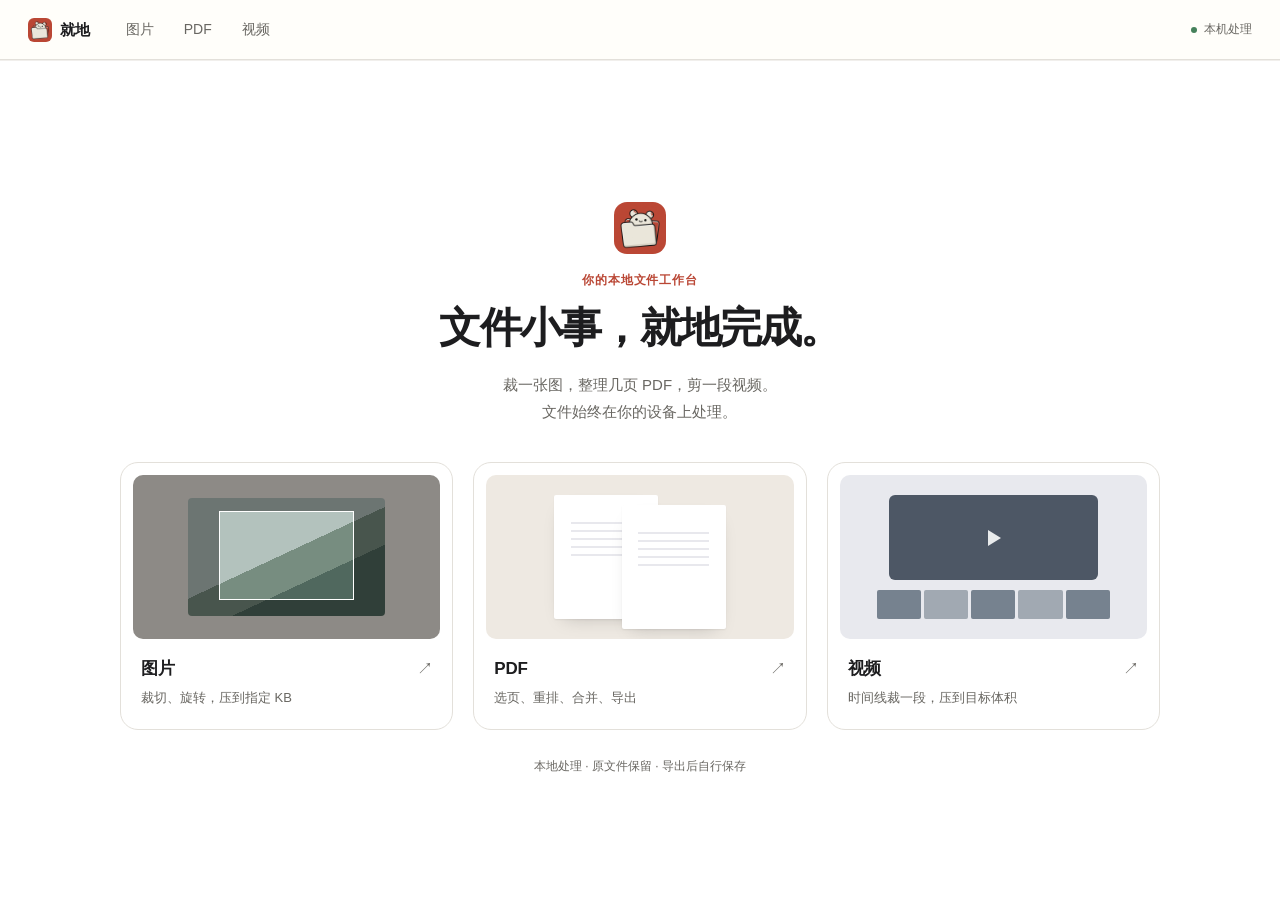
==== index.html @ 66699a20 "Add bilingual showcase, screenshots, and verified runtime source" ====
<!DOCTYPE html>
<html lang="zh-CN">
<head>
<meta charset="utf-8">
<meta name="viewport" content="width=device-width, initial-scale=1, viewport-fit=cover">
<meta name="theme-color" content="#BA4735">
<title>就地</title>
<link rel="icon" href="favicon.png" type="image/png">
<link rel="apple-touch-icon" href="apple-touch-icon.png">
<link rel="stylesheet" href="css/app.css">
</head>
<body>
<div class="app">
  <a class="skip-link" href="#mainContent">跳到主要内容</a>
  <nav class="shell-nav" aria-label="主要导航">
    <a class="brand" href="index.html"><img src="favicon.png" width="24" height="24" alt="">就地</a>
    <div class="nav-links">
      <a href="image.html">图片</a>
      <a href="pdf.html">PDF</a>
      <a href="video.html">视频</a>
    </div>
    <span class="local-badge"><i aria-hidden="true"></i>本机处理</span>
  </nav>
  <main id="mainContent" class="hub-page">
    <header class="hub-hero">
      <img class="hub-mark" src="favicon.png" width="72" height="72" alt="">
      <p class="eyebrow">你的本地文件工作台</p>
      <h1>文件小事，就地完成。</h1>
      <p class="hero-copy">裁一张图，整理几页 PDF，剪一段视频。<br>文件始终在你的设备上处理。</p>
    </header>
    <section class="hub-tools">
      <a class="hub-tool" href="image.html">
        <div class="hub-preview is-image" aria-hidden="true">
          <span class="pv-photo"></span>
          <span class="pv-crop">
            <i class="nw"></i><i class="ne"></i><i class="sw"></i><i class="se"></i>
          </span>
        </div>
        <h2>图片 <span aria-hidden="true">↗</span></h2>
        <p>裁切、旋转，压到指定 KB</p>
      </a>
      <a class="hub-tool" href="pdf.html">
        <div class="hub-preview is-pdf" aria-hidden="true">
          <span class="pv-page a"></span>
          <span class="pv-page b"></span>
        </div>
        <h2>PDF <span aria-hidden="true">↗</span></h2>
        <p>选页、重排、合并、导出</p>
      </a>
      <a class="hub-tool" href="video.html">
        <div class="hub-preview is-video" aria-hidden="true">
          <span class="pv-screen"></span>
          <span class="pv-film"><i></i><i></i><i></i><i></i><i></i></span>
        </div>
        <h2>视频 <span aria-hidden="true">↗</span></h2>
        <p>时间线裁一段，压到目标体积</p>
      </a>
    </section>
    <p class="hub-foot">本地处理 · 原文件保留 · 导出后自行保存</p>
  </main>
</div>
</body>
</html>
---- css/app.css ----
:root {
  --bg: #fff;
  --surface: #fff;
  --fill: #F5F5F7;
  --fill-2: #EBEBED;
  --ink: #1D1D1F;
  --muted: #6E6E73;
  --faint: #8E8E93;
  --line: rgba(0, 0, 0, 0.08);
  --line-2: rgba(0, 0, 0, 0.12);
  --accent: #BA4735;
  --accent-press: #9A3B2C;
  --ok: #248A3D;
  --warn: #C93400;
  --stage-image: #1C1C1E;
  --stage-pdf: #E5E5EA;
  --stage-video: #1C1C1E;
  --radius: 8px;
  --radius-sm: 6px;
  --radius-lg: 12px;
  --nav-h: 52px;
  --console-w: 312px;
  --safe-b: env(safe-area-inset-bottom, 0px);
  --safe-t: env(safe-area-inset-top, 0px);
  --z-nav: 20;
  --z-stage: 3;
}

* { box-sizing: border-box; }
html, body { margin: 0; padding: 0; }
html { -webkit-text-size-adjust: 100%; height: 100%; }
body {
  background: var(--bg);
  color: var(--ink);
  font: 13px/1.47 -apple-system, BlinkMacSystemFont, "SF Pro Text", "PingFang SC",
    "Hiragino Sans GB", "Segoe UI", sans-serif;
  min-height: 100dvh;
  -webkit-font-smoothing: antialiased;
}
button, input, select, textarea { font: inherit; color: inherit; }
button { touch-action: manipulation; }
a { color: inherit; }

.app {
  min-height: 100dvh;
  display: flex;
  flex-direction: column;
}

/* ——— nav ——— */
.shell-nav {
  height: calc(var(--nav-h) + var(--safe-t));
  padding: var(--safe-t) 20px 0;
  display: flex;
  align-items: center;
  gap: 22px;
  background: rgba(255, 255, 255, 0.72);
  -webkit-backdrop-filter: blur(20px) saturate(180%);
  backdrop-filter: blur(20px) saturate(180%);
  box-shadow: 0 0.5px 0 var(--line);
  position: sticky;
  top: 0;
  z-index: var(--z-nav);
}
.brand {
  text-decoration: none;
  font-size: 15px;
  font-weight: 600;
  line-height: 1;
  letter-spacing: -0.01em;
  color: var(--ink);
  display: inline-flex;
  align-items: center;
  gap: 8px;
}
.brand img {
  width: 24px;
  height: 24px;
  border-radius: 6px;
  display: block;
}
.nav-links {
  display: flex;
  gap: 2px;
  flex: 1;
}
.nav-links a {
  text-decoration: none;
  color: var(--muted);
  padding: 6px 11px;
  min-height: 32px;
  display: inline-flex;
  align-items: center;
  font-weight: 500;
  border-radius: 8px;
}
.nav-links a:hover { color: var(--ink); background: rgba(0, 0, 0, 0.04); }
.nav-links a.on { color: var(--ink); background: rgba(0, 0, 0, 0.06); }
.nav-links a:active { background: rgba(0, 0, 0, 0.08); }

/* ——— hub ——— */
.hub-page {
  flex: 1;
  display: flex;
  flex-direction: column;
  align-items: center;
  justify-content: center;
  padding: 28px 32px 52px;
  width: 100%;
}
.hub-hero {
  text-align: center;
  margin-bottom: 32px;
}
.hub-mark {
  width: 64px;
  height: 64px;
  border-radius: 16px;
  display: block;
  margin: 0 auto;
}
.hub-hero h1 {
  margin: 12px 0 0;
  font-size: 26px;
  font-weight: 600;
  letter-spacing: -0.03em;
  line-height: 1.1;
}
.hub-tools {
  display: grid;
  grid-template-columns: repeat(3, minmax(0, 236px));
  gap: 26px;
  width: min(800px, 100%);
}
.hub-tool {
  text-decoration: none;
  color: inherit;
  text-align: center;
  display: block;
  min-width: 0;
}
.hub-preview {
  height: 168px;
  border-radius: 14px;
  margin-bottom: 12px;
  position: relative;
  overflow: hidden;
  transition: transform 120ms ease-out;
}
.hub-tool:hover .hub-preview { transform: scale(0.985); }
.hub-tool:active .hub-preview { transform: scale(0.97); }
.hub-tool h2 {
  margin: 0;
  font-size: 16px;
  font-weight: 600;
  letter-spacing: -0.016em;
  line-height: 1.2;
}
.hub-tool p {
  margin: 5px 0 0;
  color: var(--muted);
  font-size: 13px;
  line-height: 1.4;
  text-wrap: pretty;
}
.hub-preview.is-image { background: #1C1C1E; }
.pv-photo {
  position: absolute;
  left: 18%;
  top: 14%;
  width: 64%;
  height: 72%;
  background: #4A4846;
  border-radius: 4px;
}
.pv-crop {
  position: absolute;
  left: 28%;
  top: 22%;
  width: 44%;
  height: 54%;
  border: 1.5px solid #fff;
  box-shadow: 0 0 0 999px rgba(0, 0, 0, 0.4);
}
.pv-crop i {
  position: absolute;
  width: 8px;
  height: 8px;
  border: 1.5px solid #fff;
}
.pv-crop i.nw { left: -1px; top: -1px; border-right: 0; border-bottom: 0; }
.pv-crop i.ne { right: -1px; top: -1px; border-left: 0; border-bottom: 0; }
.pv-crop i.sw { left: -1px; bottom: -1px; border-right: 0; border-top: 0; }
.pv-crop i.se { right: -1px; bottom: -1px; border-left: 0; border-top: 0; }
.hub-preview.is-pdf { background: #E5E5EA; }
.pv-page {
  position: absolute;
  width: 34%;
  height: 76%;
  background: #fff;
  border-radius: 2px;
  box-shadow: 0 1px 2px rgba(0, 0, 0, 0.06), 0 8px 18px -10px rgba(0, 0, 0, 0.22);
}
.pv-page::before {
  content: "";
  position: absolute;
  left: 16%;
  right: 16%;
  top: 22%;
  height: 1.5px;
  background: #E8E8ED;
  box-shadow: 0 8px 0 #E8E8ED, 0 16px 0 #E8E8ED, 0 24px 0 #E8E8ED, 0 32px 0 #E8E8ED;
}
.pv-page.a { left: 22%; top: 12%; }
.pv-page.b { left: 44%; top: 18%; }
.hub-preview.is-video { background: #1C1C1E; }
.pv-screen {
  position: absolute;
  left: 16%;
  top: 12%;
  width: 68%;
  height: 52%;
  background: #2C2C2E;
  border-radius: 6px;
}
.pv-screen::after {
  content: "";
  position: absolute;
  left: 50%;
  top: 50%;
  width: 0;
  height: 0;
  margin: -7px 0 0 -5px;
  border-style: solid;
  border-width: 8px 0 8px 13px;
  border-color: transparent transparent transparent rgba(255, 255, 255, 0.88);
}
.pv-film {
  position: absolute;
  left: 12%;
  right: 12%;
  bottom: 12%;
  height: 18%;
  display: flex;
  gap: 3px;
}
.pv-film i {
  flex: 1;
  background: #3A3A3C;
  border-radius: 2px;
}

/* ——— empty / drop ——— */
.empty {
  flex: 1;
  display: flex;
  min-height: 0;
  padding: 14px 16px calc(16px + var(--safe-b));
}
.drop {
  flex: 1;
  width: 100%;
  border: 0;
  background: var(--fill);
  border-radius: var(--radius-lg);
  display: flex;
  flex-direction: column;
  align-items: center;
  justify-content: center;
  text-align: center;
  padding: 40px 24px;
  cursor: pointer;
  outline: none;
}
.drop:hover, .drop:focus-visible { filter: brightness(0.985); }
.drop.over { filter: none; box-shadow: inset 0 0 0 1.5px var(--ink); }
.tool-image .drop, .tool-video .drop {
  background: var(--stage-image);
  color: #fff;
}
.tool-image .dz-hint, .tool-video .dz-hint { color: rgba(255, 255, 255, 0.48); }
.tool-pdf .drop { background: var(--stage-pdf); }
.dz-main {
  margin: 0;
  font-size: 22px;
  font-weight: 600;
  letter-spacing: -0.022em;
  line-height: 1.15;
}
.dz-hint { margin: 8px 0 0; color: var(--muted); font-size: 13px; text-wrap: pretty; }
.file-hidden { position: absolute; width: 1px; height: 1px; opacity: 0; pointer-events: none; }

/* ——— studio ——— */
.studio {
  flex: 1;
  display: grid;
  grid-template-columns: 1fr var(--console-w);
  min-height: 0;
}
.stage-col {
  min-width: 0;
  min-height: 0;
  display: flex;
  flex-direction: column;
  padding: 12px 12px 12px 16px;
  gap: 10px;
}
.console {
  border-left: 0.5px solid var(--line);
  background: var(--fill);
  padding: 16px 16px calc(16px + var(--safe-b));
  overflow: auto;
  min-height: 0;
  display: flex;
  flex-direction: column;
}
.stage {
  flex: 1;
  min-height: 360px;
  border-radius: var(--radius-lg);
  position: relative;
  overflow: hidden;
  display: flex;
  align-items: center;
  justify-content: center;
}
.tool-image .stage { background: var(--stage-image); }
.tool-pdf .stage { background: var(--stage-pdf); }
.tool-video .stage { background: var(--stage-video); }

#cropView {
  display: flex;
  align-items: center;
  justify-content: center;
  max-width: 100%;
  max-height: 100%;
}
.stage-inner {
  position: relative;
  line-height: 0;
  max-width: 100%;
  max-height: 100%;
}
.stage-inner canvas,
.stage-inner img,
.stage-inner video {
  display: block;
  max-width: 100%;
  max-height: 100%;
}

/* crop */
.crop {
  position: absolute;
  left: 0; top: 0;
  border: 1.5px solid #fff;
  box-shadow: 0 0 0 9999px rgba(0, 0, 0, 0.46);
  cursor: grab;
  touch-action: none;
}
.crop:active { cursor: grabbing; }
.crop i {
  position: absolute;
  width: 10px;
  height: 10px;
  background: #fff;
  border-radius: 2px;
  box-shadow: 0 0 0 1px rgba(0,0,0,.25);
}
.crop i[data-handle="nw"] { left: -5px; top: -5px; cursor: nwse-resize; }
.crop i[data-handle="ne"] { right: -5px; top: -5px; cursor: nesw-resize; }
.crop i[data-handle="sw"] { left: -5px; bottom: -5px; cursor: nesw-resize; }
.crop i[data-handle="se"] { right: -5px; bottom: -5px; cursor: nwse-resize; }
.crop i[data-handle="n"] { left: 50%; top: -5px; margin-left: -5px; cursor: ns-resize; }
.crop i[data-handle="s"] { left: 50%; bottom: -5px; margin-left: -5px; cursor: ns-resize; }
.crop i[data-handle="w"] { left: -5px; top: 50%; margin-top: -5px; cursor: ew-resize; }
.crop i[data-handle="e"] { right: -5px; top: 50%; margin-top: -5px; cursor: ew-resize; }

.compare-view {
  position: absolute;
  inset: 0;
  overflow: hidden;
  user-select: none;
  touch-action: none;
}
.compare-view > img,
.compare-view .cmp-top img {
  position: absolute;
  left: 0;
  top: 0;
  width: 100%;
  height: 100%;
  object-fit: contain;
  pointer-events: none;
}
.compare-view .cmp-top {
  position: absolute;
  inset: 0 auto 0 0;
  width: 50%;
  overflow: hidden;
}
.compare-view .cmp-top img {
  width: var(--stage-w, 100%);
  height: 100%;
  max-width: none;
}
.compare-view .cmp-bar {
  position: absolute;
  top: 0; bottom: 0;
  left: 50%;
  width: 2px;
  margin-left: -1px;
  background: #fff;
  cursor: ew-resize;
}
.compare-view .cmp-bar::after {
  content: "";
  position: absolute;
  top: 50%;
  left: 50%;
  width: 22px;
  height: 22px;
  margin: -11px 0 0 -11px;
  border: 1.5px solid #fff;
  border-radius: 50%;
  background: rgba(28, 28, 30, 0.55);
}
.cmp-tag {
  position: absolute;
  top: 10px;
  padding: 3px 8px;
  font-size: 11px;
  color: #fff;
  background: rgba(28, 28, 30, 0.5);
  border-radius: 6px;
  pointer-events: none;
}
.cmp-tag.l { left: 10px; }
.cmp-tag.r { right: 10px; }

.stage-tabs {
  position: absolute;
  top: 10px;
  left: 10px;
  display: flex;
  gap: 2px;
  z-index: var(--z-stage);
  padding: 2px;
  background: rgba(28, 28, 30, 0.45);
  border-radius: 9px;
  -webkit-backdrop-filter: blur(12px);
  backdrop-filter: blur(12px);
}
.stage-tabs button {
  appearance: none;
  border: 0;
  background: transparent;
  color: rgba(255, 255, 255, 0.78);
  padding: 5px 10px;
  font-size: 12px;
  font-weight: 500;
  cursor: pointer;
  border-radius: 7px;
}
.stage-tabs button.on { background: #fff; color: var(--ink); }

.batch-strip {
  display: flex;
  gap: 6px;
  overflow-x: auto;
  padding-bottom: 2px;
}
.batch-strip button {
  appearance: none;
  border: 2px solid transparent;
  background: var(--fill-2);
  padding: 0;
  width: 48px;
  height: 48px;
  overflow: hidden;
  flex: none;
  cursor: pointer;
  border-radius: 8px;
}
.batch-strip button img,
.batch-strip button canvas { width: 100%; height: 100%; object-fit: cover; display: block; }
.batch-strip button.on { border-color: var(--ink); }

/* ——— console ——— */
.file-head { margin: 0 0 14px; }
.file-head .name {
  font-weight: 600;
  letter-spacing: -0.01em;
  overflow: hidden;
  text-overflow: ellipsis;
  white-space: nowrap;
}
.file-head .meta {
  color: var(--muted);
  font-size: 12px;
  font-variant-numeric: tabular-nums;
  margin-top: 3px;
}
.lab {
  display: block;
  font-size: 11px;
  color: var(--muted);
  margin: 0 0 6px;
  font-weight: 500;
}
.block { margin-bottom: 16px; }
.chips, .presets {
  display: flex;
  flex-wrap: wrap;
  gap: 2px;
}
.chips button, .presets button {
  appearance: none;
  background: transparent;
  border: 0;
  border-radius: 6px;
  padding: 5px 9px;
  min-height: 28px;
  cursor: pointer;
  font-size: 13px;
  font-weight: 500;
}
.chips button:hover, .presets button:hover { background: rgba(0, 0, 0, 0.05); }
.chips button.on, .presets button.on {
  background: rgba(0, 0, 0, 0.08);
  color: var(--ink);
}
.chips button:active, .presets button:active { transform: scale(0.97); }

.row {
  display: flex;
  align-items: center;
  gap: 8px;
}
.row + .row { margin-top: 8px; }
.row.pair {
  display: grid;
  grid-template-columns: 1fr 1fr;
}

input[type="range"] {
  flex: 1;
  min-width: 80px;
  accent-color: var(--ink);
  height: 22px;
}
input[type="number"], input[type="text"], textarea, select {
  border: 0;
  background: #fff;
  border-radius: var(--radius-sm);
  padding: 8px 10px;
  outline: none;
  min-height: 34px;
  width: 100%;
  box-shadow: inset 0 0 0 0.5px var(--line);
}
input[type="number"]:focus, input[type="text"]:focus, textarea:focus, select:focus {
  box-shadow: inset 0 0 0 1.5px var(--ink);
}
.num-box {
  display: flex;
  align-items: center;
  gap: 6px;
  background: #fff;
  border-radius: var(--radius-sm);
  padding: 0 10px 0 0;
  flex: 1 1 120px;
  min-width: 0;
  box-shadow: inset 0 0 0 0.5px var(--line);
}
.num-box:focus-within { box-shadow: inset 0 0 0 1.5px var(--ink); }
.num-box input {
  width: 4.6em;
  border: 0;
  background: transparent;
  padding: 8px 0 8px 10px;
  text-align: right;
  font-variant-numeric: tabular-nums;
  outline: none;
  min-height: 32px;
  box-shadow: none;
}
.num-box input:focus { box-shadow: none; }
.num-box span { color: var(--muted); font-size: 12px; white-space: nowrap; }

.seg {
  display: flex;
  background: var(--fill-2);
  border-radius: 9px;
  padding: 2px;
  gap: 2px;
}
.seg button {
  appearance: none;
  flex: 1;
  border: 0;
  background: transparent;
  border-radius: 7px;
  min-height: 28px;
  cursor: pointer;
  font-size: 13px;
  font-weight: 500;
  padding: 0 8px;
}
.seg button.on {
  background: #fff;
  color: var(--ink);
  box-shadow: 0 0.5px 1px rgba(0, 0, 0, 0.12), 0 0 0 0.5px rgba(0, 0, 0, 0.04);
}
.seg + .seg, .seg + .actions, .row + .seg { margin-top: 8px; }
.seg.wrap { flex-wrap: wrap; }
.seg.wrap button { flex: 1 1 auto; }
.btn-block { width: 100%; margin-top: 8px; }
.btn-ghost.btn-block { min-height: 32px; }

.dims {
  display: grid;
  grid-template-columns: 1fr auto 1fr;
  gap: 8px;
  align-items: center;
}
.dims .link {
  appearance: none;
  border: 0;
  background: transparent;
  color: var(--muted);
  cursor: pointer;
  padding: 4px;
  min-width: 28px;
  border-radius: 6px;
}
.dims .link:hover { background: rgba(0, 0, 0, 0.05); }
.dims .link.on { color: var(--ink); }

.note, .status, .hint {
  margin: 0 0 8px;
  font-size: 12px;
  color: var(--muted);
  text-wrap: pretty;
}
.status:empty { display: none; margin: 0; }
.status.ok { color: var(--ok); }
.status.warn, .hint.warn { color: var(--warn); }
.warn-box {
  display: none;
  margin: 8px 0 0;
  font-size: 12px;
  color: var(--muted);
}
.warn-box.show { display: block; }

.actions {
  display: flex;
  flex-direction: column;
  gap: 8px;
  margin-top: 8px;
}
.actions.row-actions {
  display: grid;
  grid-template-columns: repeat(2, 1fr);
  flex-direction: unset;
}
.actions.row-actions button {
  min-height: 32px;
  padding: 0 8px;
  font-size: 13px;
}
.actions.row-actions.trio {
  grid-template-columns: 1fr 1fr 1fr;
  margin-top: 8px;
}
.text-row {
  display: flex;
  gap: 2px;
  margin-top: 8px;
}
.text-row button {
  appearance: none;
  flex: 1;
  border: 0;
  background: transparent;
  min-height: 28px;
  padding: 0 6px;
  border-radius: 6px;
  font-weight: 500;
  font-size: 13px;
  cursor: pointer;
  color: var(--ink);
  white-space: nowrap;
}
.text-row button:hover { background: rgba(0, 0, 0, 0.05); }
.text-row button:active { transform: scale(0.97); }
.block > .text-row:first-child { margin-top: 0; }
.console > .actions:last-of-type {
  margin-top: auto;
  position: sticky;
  bottom: 0;
  padding-top: 12px;
  background: var(--fill);
}
.btn, .actions a.btn, .actions button, button.btn {
  appearance: none;
  text-decoration: none;
  display: inline-flex;
  align-items: center;
  justify-content: center;
  min-height: 34px;
  padding: 0 14px;
  border-radius: var(--radius);
  font-weight: 590;
  cursor: pointer;
  border: 0;
  background: #fff;
  color: var(--ink);
  white-space: nowrap;
  box-shadow: 0 0 0 0.5px var(--line);
}
.btn:hover, .actions button:hover, .actions a.btn:hover {
  background: #FAFAFA;
}
.btn:active, .actions button:active, .actions a.btn:active {
  transform: scale(0.97);
  transition: transform 100ms ease-out;
}
.btn[aria-disabled="true"], .btn:disabled, button:disabled {
  opacity: 0.4;
  pointer-events: none;
}
.btn-primary,
.actions button.btn-primary,
.actions a.btn-primary {
  background: var(--accent);
  color: #fff;
  box-shadow: none;
}
.btn-primary:hover,
.actions button.btn-primary:hover,
.actions a.btn-primary:hover {
  background: var(--accent);
  filter: brightness(1.04);
}
.btn-primary:active,
.actions button.btn-primary:active,
.actions a.btn-primary:active {
  background: var(--accent-press);
  filter: none;
}
.btn-ghost, .actions button.btn-ghost {
  appearance: none;
  border: 0;
  background: transparent;
  box-shadow: none;
  cursor: pointer;
}
.btn-ghost:hover, .actions button.btn-ghost:hover { background: rgba(0, 0, 0, 0.05); }
.btn-danger, .actions button.btn-danger {
  color: var(--accent);
  box-shadow: none;
  background: transparent;
}

.result {
  margin: 0 0 8px;
  font-variant-numeric: tabular-nums;
  font-size: 12px;
  color: var(--muted);
}
.result:empty { display: none; }
.result b { font-weight: 600; color: var(--ink); }
.result .delta { color: var(--muted); }
.result .delta.up { color: var(--warn); }

.progress {
  height: 3px;
  background: var(--fill-2);
  overflow: hidden;
  margin: 0 0 12px;
  border-radius: 99px;
}
.progress > i {
  display: block;
  height: 100%;
  width: 100%;
  background: var(--ink);
  transform: scaleX(0);
  transform-origin: left center;
  transition: transform 120ms ease-out;
}

/* ——— pdf ——— */
.work-bar {
  display: flex;
  flex-wrap: wrap;
  align-items: center;
  gap: 2px 8px;
}
.work-bar .file-rail {
  flex: 0 1 auto;
  max-width: 42%;
  min-width: 0;
}
.work-bar .toolbar {
  flex: 1 1 280px;
  margin-left: 4px;
  padding-left: 10px;
  box-shadow: -0.5px 0 0 var(--line);
}
.file-rail {
  display: flex;
  gap: 4px;
  overflow-x: auto;
  padding-bottom: 0;
  align-items: center;
}
.file-chip {
  appearance: none;
  border: 0;
  background: transparent;
  padding: 5px 8px 5px 10px;
  min-height: 28px;
  min-width: 0;
  text-align: left;
  cursor: pointer;
  flex: none;
  display: flex;
  align-items: center;
  gap: 6px;
  border-radius: 6px;
  box-shadow: none;
}
.file-chip:hover { background: rgba(0, 0, 0, 0.04); }
.file-chip.on { background: rgba(0, 0, 0, 0.06); }
.file-chip .n {
  font-weight: 500;
  font-size: 13px;
  max-width: 220px;
  overflow: hidden;
  text-overflow: ellipsis;
  white-space: nowrap;
}
.file-chip .x {
  border: 0;
  background: transparent;
  color: var(--faint);
  cursor: pointer;
  padding: 0 2px;
  min-height: 0;
  line-height: 1;
  box-shadow: none;
  border-radius: 4px;
}
.file-chip .x:hover { color: var(--ink); background: rgba(0, 0, 0, 0.06); }
.file-add {
  appearance: none;
  border: 0;
  background: transparent;
  color: var(--muted);
  min-height: 28px;
  padding: 0 8px;
  font-weight: 500;
  cursor: pointer;
  border-radius: 6px;
  flex: none;
}
.file-add:hover { color: var(--ink); background: rgba(0, 0, 0, 0.04); }
.file-add:active { transform: scale(0.97); }

.toolbar {
  display: flex;
  flex-wrap: wrap;
  gap: 2px 2px;
  align-items: center;
}
.toolbar button {
  appearance: none;
  border: 0;
  background: transparent;
  min-height: 30px;
  padding: 0 10px;
  font-size: 13px;
  font-weight: 500;
  cursor: pointer;
  color: var(--ink);
  border-radius: 8px;
  box-shadow: none;
}
.toolbar button:hover { background: rgba(0, 0, 0, 0.05); }
.toolbar button:active { transform: scale(0.97); }
.toolbar button.btn-danger { color: var(--accent); }
.toolbar .sp { flex: 1; min-width: 8px; }
.selcount {
  color: var(--muted);
  font-size: 12px;
  font-variant-numeric: tabular-nums;
  margin-right: 6px;
  padding-left: 4px;
}

.tool-pdf .pdf-stage {
  overflow: auto;
  display: block;
  padding: 16px 18px 28px;
  align-items: stretch;
  justify-content: stretch;
  background: var(--stage-pdf);
  border-radius: var(--radius-lg);
}
.pages {
  position: relative;
  display: block;
  overflow: visible;
}
.pg {
  appearance: none;
  border: 0;
  background: transparent;
  padding: 0;
  cursor: pointer;
  position: absolute;
  overflow: visible;
  text-align: center;
  display: flex;
  flex-direction: column;
  box-shadow: none;
  border-radius: 0;
}
.pg .sheet {
  display: block;
  width: 100%;
  flex: 1 1 auto;
  min-height: 0;
  background: #fff;
  border-radius: 3px;
  overflow: hidden;
  box-shadow: 0 1px 2px rgba(0, 0, 0, 0.05), 0 5px 14px -8px rgba(0, 0, 0, 0.16);
  position: relative;
}
.pg .sheet canvas,
.pg .sheet img,
.pg canvas,
.pg img {
  width: 100%;
  height: 100%;
  object-fit: contain;
  display: block;
  background: #fff;
}
.pg .num {
  position: static;
  display: block;
  height: 20px;
  line-height: 20px;
  font-size: 11px;
  color: var(--muted);
  font-variant-numeric: tabular-nums;
  background: none;
  padding: 0;
  border-radius: 0;
  pointer-events: none;
  flex: none;
}
.pg.on .sheet {
  box-shadow: 0 0 0 2px var(--ink), 0 5px 14px -8px rgba(0, 0, 0, 0.16);
}
.pg.in-range .sheet {
  box-shadow: 0 0 0 1.5px var(--ink), 0 5px 14px -8px rgba(0, 0, 0, 0.16);
}
.pg.in-range .num { color: var(--ink); }
.pg.on.in-range .sheet {
  box-shadow: 0 0 0 2px var(--ink), 0 5px 14px -8px rgba(0, 0, 0, 0.16);
}
.pg.ghost { opacity: 0.4; }
.range-row {
  display: grid;
  grid-template-columns: 1fr 1fr;
  gap: 8px;
}
.range-row label {
  display: flex;
  align-items: center;
  gap: 8px;
  color: var(--muted);
  font-size: 13px;
}
.range-row input { flex: 1; min-width: 0; }
.range-row input[type="number"] {
  -moz-appearance: textfield;
  appearance: textfield;
}
.range-row input[type="number"]::-webkit-inner-spin-button,
.range-row input[type="number"]::-webkit-outer-spin-button {
  -webkit-appearance: none;
  margin: 0;
}
.skip-in { margin-top: 8px; }
.pg .ph {
  display: block;
  width: 100%;
  height: 100%;
  background: #fff;
}

/* ——— video ——— */
video.preview {
  width: 100%;
  height: 100%;
  object-fit: contain;
  background: #1C1C1E;
  display: block;
}
.film {
  position: relative;
  height: 56px;
  overflow: hidden;
  background: #2C2C2E;
  user-select: none;
  touch-action: none;
  flex: none;
  border-radius: 8px;
}
.film-shots {
  display: flex;
  height: 100%;
}
.film-shots canvas {
  flex: 1;
  height: 100%;
  min-width: 0;
  object-fit: cover;
}
.film-shade {
  position: absolute;
  top: 0; bottom: 0;
  background: rgba(0, 0, 0, 0.55);
  pointer-events: none;
}
.film-shade.l { left: 0; }
.film-shade.r { right: 0; }
.film-sel {
  position: absolute;
  top: 0; bottom: 0;
  border: 2px solid #fff;
  pointer-events: none;
  border-radius: 2px;
}
.film-h {
  position: absolute;
  top: 0; bottom: 0;
  width: 14px;
  margin-left: -7px;
  cursor: ew-resize;
  touch-action: none;
}
.film-h::after {
  content: "";
  position: absolute;
  top: 12px; bottom: 12px;
  left: 5px;
  width: 4px;
  background: #fff;
  border-radius: 2px;
}
.times {
  display: flex;
  justify-content: space-between;
  color: var(--muted);
  font-size: 12px;
  font-variant-numeric: tabular-nums;
}

.list {
  list-style: none;
  margin: 0 0 12px;
  padding: 0;
}
.list li {
  display: flex;
  align-items: center;
  gap: 8px;
  padding: 8px 0;
  box-shadow: 0 0.5px 0 var(--line);
}
.list li:last-child { box-shadow: none; }
.list .name {
  flex: 1;
  min-width: 0;
  overflow: hidden;
  text-overflow: ellipsis;
  white-space: nowrap;
  font-size: 13px;
}

.hidden { display: none !important; }

@media (max-width: 860px) {
  .hub-tools { grid-template-columns: 1fr; max-width: 300px; }
  .hub-preview { height: 148px; }
  .studio {
    grid-template-columns: 1fr;
    grid-template-rows: minmax(280px, 48vh) auto;
  }
  .stage-col { padding: 10px; }
  .console {
    border-left: 0;
    box-shadow: 0 -0.5px 0 var(--line);
  }
  .stage { min-height: 240px; }
}
@media (max-width: 640px) {
  .shell-nav { padding-left: 14px; padding-right: 14px; gap: 10px; }
  .hub-page { padding: 28px 16px 32px; }
}

@media (prefers-reduced-motion: reduce) {
  .btn:active, .actions button:active, .chips button:active,
  .presets button:active, .toolbar button:active,
  .hub-tool:hover .hub-preview, .hub-tool:active .hub-preview { transform: none; }
  .progress > i { transition: none; }
}
@media (prefers-reduced-transparency: reduce) {
  .shell-nav, .stage-tabs {
    -webkit-backdrop-filter: none;
    backdrop-filter: none;
  }
  .shell-nav { background: #fff; }
  .stage-tabs { background: rgba(28, 28, 30, 0.88); }
}

/* Workspace refinement: readable controls, predictable canvas, clear entry points. */
:root { --console-w: 336px; --fill: #f6f6f5; --accent-soft: #f5e8e4; }
body { font-size: 14px; }
.shell-nav { flex: none; height: calc(60px + var(--safe-t)); padding-left: 28px; padding-right: 28px; }
.nav-links a { min-height: 36px; padding: 7px 14px; }
.nav-links a.on { background: var(--accent-soft); color: var(--accent-press); }
.local-badge { color: var(--muted); font-size: 12px; display: inline-flex; align-items: center; gap: 7px; white-space: nowrap; }
.local-badge i { width: 6px; height: 6px; border-radius: 50%; background: #46815b; }
.skip-link { position: fixed; top: -80px; left: 16px; z-index: 100; background: var(--ink); color: white; padding: 12px 16px; border-radius: 8px; }
.skip-link:focus { top: 8px; }
:where(a, button, input, select, [tabindex]):focus-visible { outline: 2px solid var(--accent); outline-offset: 3px; }
button:disabled { cursor: default; opacity: .45; }
.hub-page { max-width: 1120px; margin: auto; padding: 54px 40px 36px; }
.hub-hero { margin-bottom: 36px; }
.hub-mark { width: 52px; height: 52px; border-radius: 13px; }
.eyebrow { margin: 18px 0 12px; color: var(--accent); font-size: 12px; font-weight: 600; letter-spacing: .08em; }
.hub-hero h1 { font-size: clamp(28px, 3.7vw, 42px); font-weight: 650; letter-spacing: -.045em; line-height: 1.25; margin: 0; }
.hero-copy { color: var(--muted); line-height: 1.85; margin: 16px 0 0; font-size: 15px; }
.hub-tools { grid-template-columns: repeat(3, minmax(0, 1fr)); gap: 20px; width: 100%; }
.hub-tool { text-align: left; padding: 12px 12px 20px; border: 1px solid var(--line); border-radius: 18px; background: var(--surface); transition: border-color 160ms, box-shadow 160ms; }
.hub-tool:hover { border-color: #cbb6af; box-shadow: 0 8px 28px -18px #67433855; }
.hub-preview { height: 164px; border-radius: 10px; margin-bottom: 20px; }
.hub-tool h2 { font-size: 17px; margin: 0 8px; display: flex; justify-content: space-between; }
.hub-tool h2 span { font-size: 16px; color: var(--muted); font-weight: 400; }
.hub-tool p { margin: 8px 8px 0; line-height: 1.65; font-size: 13px; }
.hub-foot { color: var(--muted); font-size: 12px; margin: 28px 0 0; text-align: center; }
.hub-preview.is-image { background: #eae5df; }
.pv-photo { background: linear-gradient(155deg, #b3c2bd 0%, #b3c2bd 48%, #778d80 48%, #778d80 66%, #50685e 66%); }
.hub-preview.is-pdf { background: #eee9e2; }
.hub-preview.is-video { background: #e8e9ee; }
.pv-screen { background: #4d5765; }
.pv-film i { background: #76828f; }
.pv-film i:nth-child(even) { background: #a1a9b2; }
.tool-main { display: flex; flex-direction: column; flex: 1; min-height: 0; }
.tool-heading { display: flex; align-items: center; justify-content: space-between; padding: 20px 24px 16px; gap: 16px; flex: none; }
.tool-heading h1 { font-size: 20px; letter-spacing: -.025em; margin: 0 0 4px; }
.tool-heading p { color: var(--muted); font-size: 12px; margin: 0; }
.shortcut-hint { color: var(--muted); font-size: 12px; white-space: nowrap; }
.empty { padding: 0 24px 24px; min-height: 340px; }
.drop, .tool-image .drop, .tool-video .drop, .tool-pdf .drop { background: #f7f7f5; color: var(--ink); border: 1px dashed #c9c9c5; border-radius: 16px; }
.drop:hover { background: #f0f0ec; filter: none; }
.drop.over { border-color: var(--accent); background: var(--accent-soft); box-shadow: inset 0 0 0 1px var(--accent); }
.drop-icon { width: 48px; height: 48px; color: var(--accent); margin-bottom: 22px; }
.dz-main { font-size: 23px; font-weight: 600; }
.choose-file { background: var(--accent); color: white; padding: 10px 26px; border-radius: 8px; margin-top: 24px; font-size: 14px; font-weight: 500; }
.dz-hint, .tool-image .dz-hint, .tool-video .dz-hint { color: var(--muted); margin-top: 18px; }
.dz-formats { color: var(--muted); font-size: 12px; margin: 8px 0 0; }
.import-status { color: var(--warn); margin: 14px 0 0; font-size: 13px; max-width: 480px; }
.import-status:empty { display: none; }
.console { padding: 20px; scrollbar-gutter: stable; }
.file-head { padding-bottom: 14px; border-bottom: 1px solid var(--line); }
.file-head .name { font-size: 14px; }
.lab { font-size: 12px; font-weight: 600; color: #55555b; margin-bottom: 8px; }
.block { margin-bottom: 20px; }
.seg button, .chips button, .presets button { min-height: 34px; }
.chips, .presets { gap: 4px; }
.chips button.on, .presets button.on { background: var(--accent-soft); color: var(--accent-press); }
.num-box input { min-width: 0; flex: 1; width: 100%; min-height: 36px; }
input[type="range"] { accent-color: var(--accent); }
.text-row { flex-wrap: wrap; }
.result { font-size: 13px; }
.result b { font-size: 19px; }
.progress > i { background: var(--accent); }
.check-row { display: flex; align-items: center; gap: 8px; font-size: 13px; margin: 10px 0 8px; }
.check-row input { accent-color: var(--accent); width: 16px; height: 16px; }
.workspace-hint { color: var(--muted); font-size: 11px; margin: 0 4px; flex: none; }
.work-bar { gap: 10px; }
.work-bar .file-rail { max-width: 100%; flex: 1 1 100%; }
.work-bar .toolbar { flex: 1 1 100%; margin-left: 0; padding-left: 0; box-shadow: none; }
.file-chip .x { min-width: 24px; min-height: 24px; }
.toolbar .sp { flex: 0; }
.stage-tabs { top: 12px; left: 12px; }
.cmp-tag { top: auto; bottom: 12px; }
.pg.on .sheet { box-shadow: 0 0 0 2px var(--accent); }
[aria-invalid="true"] { outline: 1px solid var(--warn); }
@media (min-width: 861px) {
  body[class^="tool-"] .app { height: 100dvh; min-height: 520px; }
  .studio { overflow: hidden; }
  .studio .stage { min-height: 180px; }
}
@media (max-width: 860px) {
  .hub-tools { max-width: none; }
  .hub-page { padding: 36px 24px; }
  .hub-preview { height: 132px; }
  .hub-tool { padding: 9px 9px 16px; }
  .hub-tool p { font-size: 12px; }
  .studio { grid-template-rows: minmax(320px, 52dvh) auto; }
  .console { overflow: visible; }
  .tool-heading { padding: 18px 16px; }
  .empty { padding: 0 16px 16px; }
  .stage-col { overflow: hidden; }
  .tool-pdf .stage { min-height: 140px; }
}
@media (max-width: 580px) {
  .shell-nav { padding-left: 16px; padding-right: 16px; gap: 12px; }
  .nav-links a { padding-left: 10px; padding-right: 10px; }
  .local-badge { font-size: 0; gap: 0; }
  .local-badge i { width: 7px; height: 7px; }
  .shortcut-hint { display: none; }
  .hub-page { padding: 30px 20px; }
  .hub-hero { margin-bottom: 26px; }
  .hub-hero h1 { font-size: 28px; }
  .hero-copy { font-size: 13px; }
  .hub-tools { grid-template-columns: 1fr; gap: 12px; }
  .hub-tool { display: grid; grid-template-columns: 100px 1fr; grid-template-rows: auto auto; column-gap: 14px; padding: 12px; align-items: center; }
  .hub-preview { grid-row: 1 / 3; height: 90px; margin: 0; }
  .hub-tool h2 { margin: 6px 0 0; align-self: end; }
  .hub-tool p { margin: 7px 0 6px; align-self: start; }
  .hub-foot { font-size: 11px; margin-top: 24px; }
  .dz-main { font-size: 21px; }
  .dz-formats { max-width: 250px; line-height: 1.8; }
  .console { padding: 20px 16px; }
  .toolbar button { padding: 0 8px; min-height: 36px; }
  input[type="number"], input[type="text"] { font-size: 16px; }
  .film-h { width: 28px; margin-left: -14px; }
  .film-h::after { left: 12px; }
}
@media (prefers-reduced-motion: reduce) {
  *, *::before, *::after { scroll-behavior: auto !important; transition-duration: 0s !important; animation-duration: 0s !important; }
}
.console > * { flex-shrink: 0; }
.console > .actions:last-of-type { margin-top: auto; box-shadow: 0 -10px 16px var(--fill); }
@media (max-width: 860px) {
  .console > .actions:last-of-type { position: static; margin-top: 16px; box-shadow: none; }
  .actions .btn-primary, .actions button.btn-primary { min-height: 44px; }
}

/* Desktop refinement: a quiet canvas and clearly separated export controls. */
:root { --muted: #696762; --line: #e3e0da; --fill: #faf9f6; }
.shell-nav { background: #fffefa; border-bottom: 1px solid var(--line); }
.tool-heading { padding: 22px 28px 20px; }
.tool-heading h1 { font-size: 23px; font-weight: 650; }
.tool-heading p { font-size: 13px; line-height: 1.6; }
.drop, .tool-image .drop, .tool-pdf .drop, .tool-video .drop { background: #faf9f6; border-color: #d6cfc4; }
.drop-icon { width: 56px; height: 56px; margin-bottom: 20px; }
.choose-file { min-width: 144px; text-align: center; box-shadow: 0 3px 8px #82362612; }
.console { background: var(--fill); }
.file-head .meta { line-height: 1.7; margin-top: 5px; }
.lab { display: flex; align-items: center; justify-content: space-between; color: #494742; letter-spacing: .02em; }
.unit-hint { font-size: 10px; font-weight: 400; color: var(--muted); letter-spacing: 0; }
.limit-block { background: #f3ede5; border: 1px solid #e7ddd1; border-radius: 10px; padding: 13px; }
.limit-block .num-box { background: #fffefa; }
.pdf-limit { margin: 10px 0 16px; }
.pdf-limit .check-row { margin-top: 0; font-weight: 550; }
.note { line-height: 1.7; }
.result { padding: 14px; border: 1px solid #d7e3d8; border-radius: 10px; background: #f0f5ef; color: #475946; line-height: 1.8; }
.result:not(:empty)::before { content: '实际导出'; display: block; font-size: 10px; letter-spacing: .12em; font-weight: 600; color: #587054; margin-bottom: 2px; }
.result b { color: #273d29; font-size: 23px; letter-spacing: -.035em; }
.actions .btn-primary, .actions button.btn-primary { min-height: 42px; font-size: 14px; }
.status { line-height: 1.65; }
@media (min-width: 861px) {
  :root { --console-w: 360px; }
  .studio { border-top: 1px solid var(--line); }
  .stage-col { padding: 20px; background: #f2f0eb; }
  .console { padding: 20px 22px; }
  .tool-image .stage { background: #e7e5df; border: 1px solid #dedad1; }
  .tool-pdf .stage { background: #eae7e0; }
  .block { margin-bottom: 18px; }
  .console .actions { gap: 6px; }
}
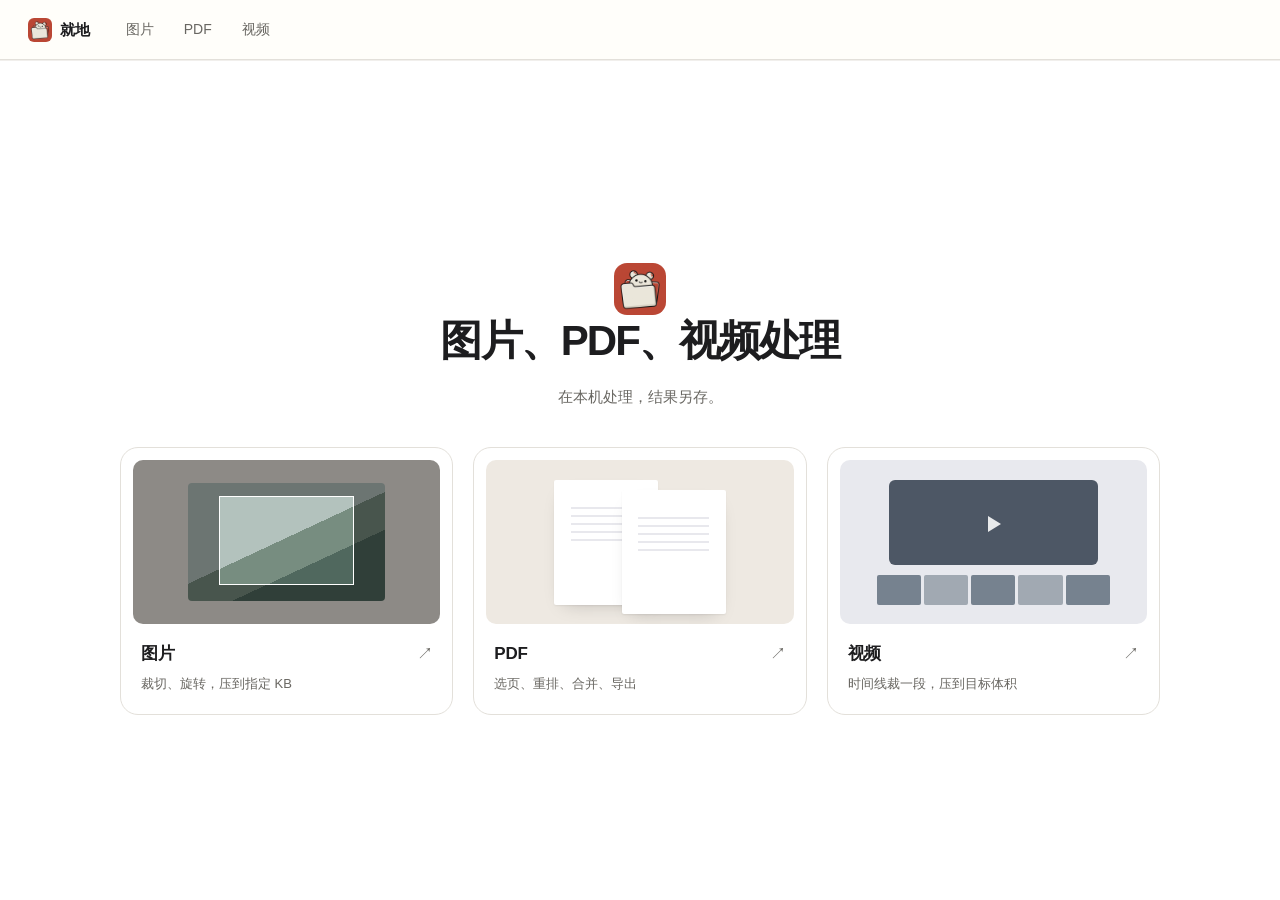
==== commit 56df6e5d: "Refine interface copy and documentation for v1.1.1" ====
--- a/index.html
+++ b/index.html
@@ -19,14 +19,12 @@
       <a href="pdf.html">PDF</a>
       <a href="video.html">视频</a>
     </div>
-    <span class="local-badge"><i aria-hidden="true"></i>本机处理</span>
   </nav>
   <main id="mainContent" class="hub-page">
     <header class="hub-hero">
       <img class="hub-mark" src="favicon.png" width="72" height="72" alt="">
-      <p class="eyebrow">你的本地文件工作台</p>
-      <h1>文件小事，就地完成。</h1>
-      <p class="hero-copy">裁一张图，整理几页 PDF，剪一段视频。<br>文件始终在你的设备上处理。</p>
+      <h1>图片、PDF、视频处理</h1>
+      <p class="hero-copy">在本机处理，结果另存。</p>
     </header>
     <section class="hub-tools">
       <a class="hub-tool" href="image.html">
@@ -56,7 +54,6 @@
         <p>时间线裁一段，压到目标体积</p>
       </a>
     </section>
-    <p class="hub-foot">本地处理 · 原文件保留 · 导出后自行保存</p>
   </main>
 </div>
 </body>
